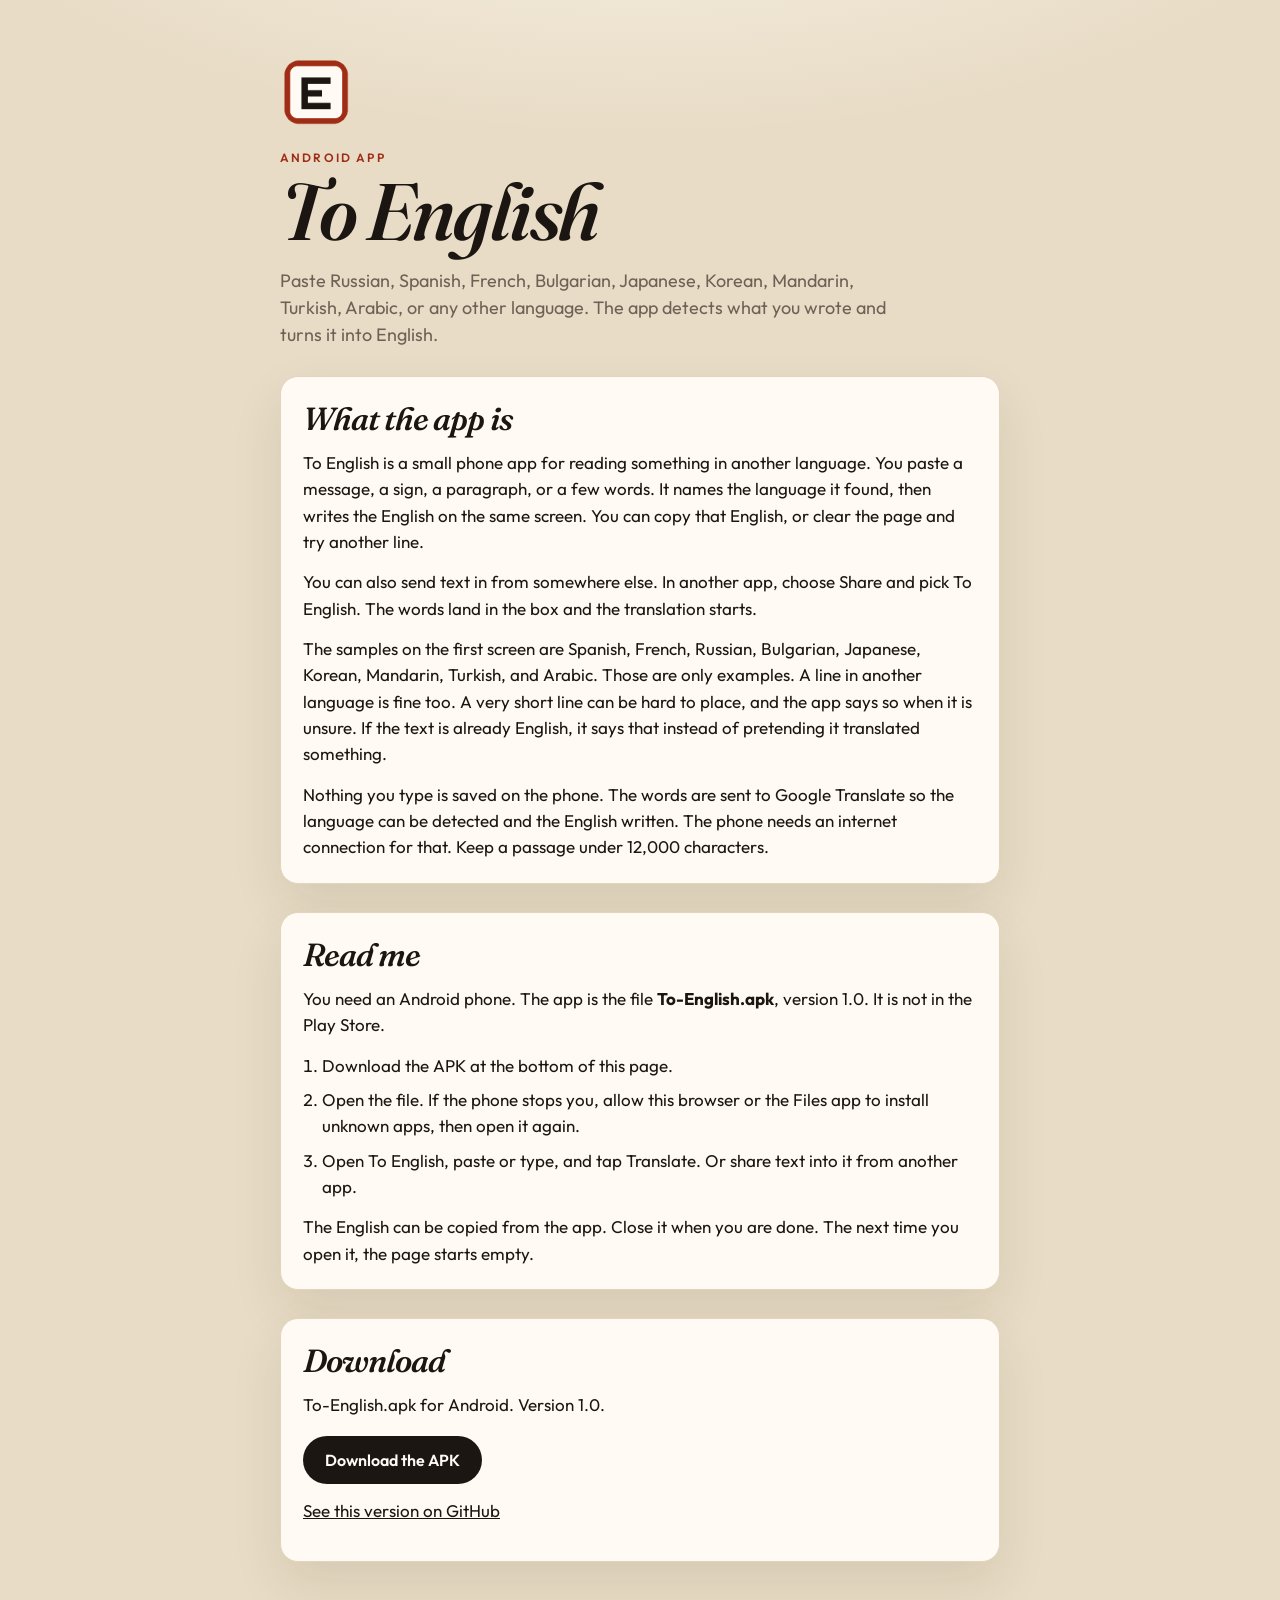
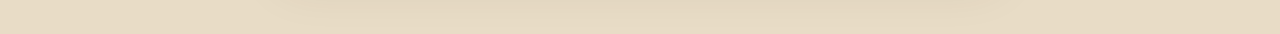
==== docs/index.html @ 8f7bf242 "Add a page that explains the Android app and offers the APK. Co-authored-by: Cursor <cursoragent@cur" ====
<!DOCTYPE html>
<html lang="en">
<head>
  <meta charset="utf-8">
  <meta name="viewport" content="width=device-width, initial-scale=1">
  <meta name="description" content="To English is an Android app that detects the language you paste and turns it into English. Download the APK.">
  <meta name="theme-color" content="#e8dcc6">
  <title>To English — the Android app</title>
  <link rel="icon" href="icon-192.png">
  <link rel="preconnect" href="https://fonts.googleapis.com">
  <link rel="preconnect" href="https://fonts.gstatic.com" crossorigin>
  <link href="https://fonts.googleapis.com/css2?family=Fraunces:ital,opsz,wght@0,9..144,560;1,9..144,560&family=Outfit:wght@400;500;600&display=swap" rel="stylesheet">
  <link rel="stylesheet" href="site.css">
</head>
<body>
  <main class="page">
    <header class="mast">
      <img src="icon-192.png" width="72" height="72" alt="">
      <p class="kicker">Android app</p>
      <h1>To English</h1>
      <p class="lede">Paste Russian, Spanish, French, Bulgarian, Japanese, Korean, Mandarin, Turkish, Arabic, or any other language. The app detects what you wrote and turns it into English.</p>
    </header>

    <section class="card" aria-labelledby="about-title">
      <h2 id="about-title">What the app is</h2>
      <p>To English is a small phone app for reading something in another language. You paste a message, a sign, a paragraph, or a few words. It names the language it found, then writes the English on the same screen. You can copy that English, or clear the page and try another line.</p>
      <p>You can also send text in from somewhere else. In another app, choose Share and pick To English. The words land in the box and the translation starts.</p>
      <p>The samples on the first screen are Spanish, French, Russian, Bulgarian, Japanese, Korean, Mandarin, Turkish, and Arabic. Those are only examples. A line in another language is fine too. A very short line can be hard to place, and the app says so when it is unsure. If the text is already English, it says that instead of pretending it translated something.</p>
      <p>Nothing you type is saved on the phone. The words are sent to Google Translate so the language can be detected and the English written. The phone needs an internet connection for that. Keep a passage under 12,000 characters.</p>
    </section>

    <section class="card" id="readme" aria-labelledby="readme-title">
      <h2 id="readme-title">Read me</h2>
      <p>You need an Android phone. The app is the file <strong>To-English.apk</strong>, version 1.0. It is not in the Play Store.</p>
      <ol>
        <li>Download the APK at the bottom of this page.</li>
        <li>Open the file. If the phone stops you, allow this browser or the Files app to install unknown apps, then open it again.</li>
        <li>Open To English, paste or type, and tap Translate. Or share text into it from another app.</li>
      </ol>
      <p>The English can be copied from the app. Close it when you are done. The next time you open it, the page starts empty.</p>
    </section>

    <section class="card download" id="download" aria-labelledby="download-title">
      <h2 id="download-title">Download</h2>
      <p>To-English.apk for Android. Version 1.0.</p>
      <a class="button" href="https://github.com/meltedlamp/translator/releases/download/v1.0.0/To-English.apk">Download the APK</a>
      <p class="fine"><a href="https://github.com/meltedlamp/translator/releases/tag/v1.0.0">See this version on GitHub</a></p>
    </section>
  </main>
</body>
</html>
---- docs/site.css ----
:root {
  --paper: #e8dcc6;
  --card: #fffaf3;
  --ink: #1c1612;
  --muted: #6e6256;
  --line: #e3d4bc;
  --stamp: #9f2d16;
  --button: #1c1612;
  --button-text: #fffaf3;
  --shadow: 0 22px 50px rgba(72, 46, 16, 0.1);
  --serif: "Fraunces", "Palatino Linotype", Palatino, Georgia, serif;
  --sans: "Outfit", "Segoe UI", "Yu Gothic", "Malgun Gothic", "Microsoft YaHei", sans-serif;
}

* { box-sizing: border-box; }

html, body {
  margin: 0;
  min-height: 100%;
}

body {
  font-family: var(--sans);
  color: var(--ink);
  background:
    radial-gradient(1200px 500px at 50% -10%, rgba(255, 250, 240, 0.7), transparent 60%),
    var(--paper);
}

.page {
  width: min(720px, calc(100% - 32px));
  margin: 0 auto;
  padding: 56px 0 72px;
}

.mast img {
  display: block;
  width: 72px;
  height: 72px;
  margin-bottom: 22px;
  border-radius: 16px;
}

.kicker {
  margin: 0 0 8px;
  font-size: 12px;
  font-weight: 600;
  letter-spacing: 0.18em;
  text-transform: uppercase;
  color: var(--stamp);
}

h1 {
  margin: 0;
  font-family: var(--serif);
  font-size: clamp(52px, 8vw, 80px);
  font-weight: 560;
  font-style: italic;
  letter-spacing: -0.03em;
  line-height: 0.95;
}

h2 {
  margin: 0 0 12px;
  font-family: var(--serif);
  font-size: 32px;
  font-weight: 560;
  font-style: italic;
  letter-spacing: -0.03em;
}

.lede {
  max-width: 38rem;
  margin: 18px 0 0;
  color: var(--muted);
  font-size: 18px;
  line-height: 1.5;
}

.card {
  margin-top: 28px;
  padding: 22px 22px 8px;
  background: var(--card);
  border: 1px solid var(--line);
  border-radius: 18px;
  box-shadow: var(--shadow);
}

.card p,
.card li {
  color: var(--ink);
  font-size: 17px;
  line-height: 1.55;
}

.card p {
  margin: 0 0 14px;
}

.card ol {
  margin: 0 0 14px;
  padding-left: 1.2em;
}

.card li + li {
  margin-top: 8px;
}

.download {
  padding-bottom: 22px;
}

.button {
  display: inline-block;
  margin: 4px 0 14px;
  padding: 14px 22px;
  border-radius: 999px;
  background: var(--button);
  color: var(--button-text);
  font-size: 16px;
  font-weight: 600;
  text-decoration: none;
}

.button:hover {
  transform: translateY(-1px);
}

.fine {
  color: var(--muted);
  font-size: 14px;
}

.fine a {
  color: var(--ink);
}

@media (max-width: 640px) {
  .page {
    width: min(720px, calc(100% - 24px));
    padding-top: 32px;
  }

  .button {
    display: block;
    text-align: center;
  }
}
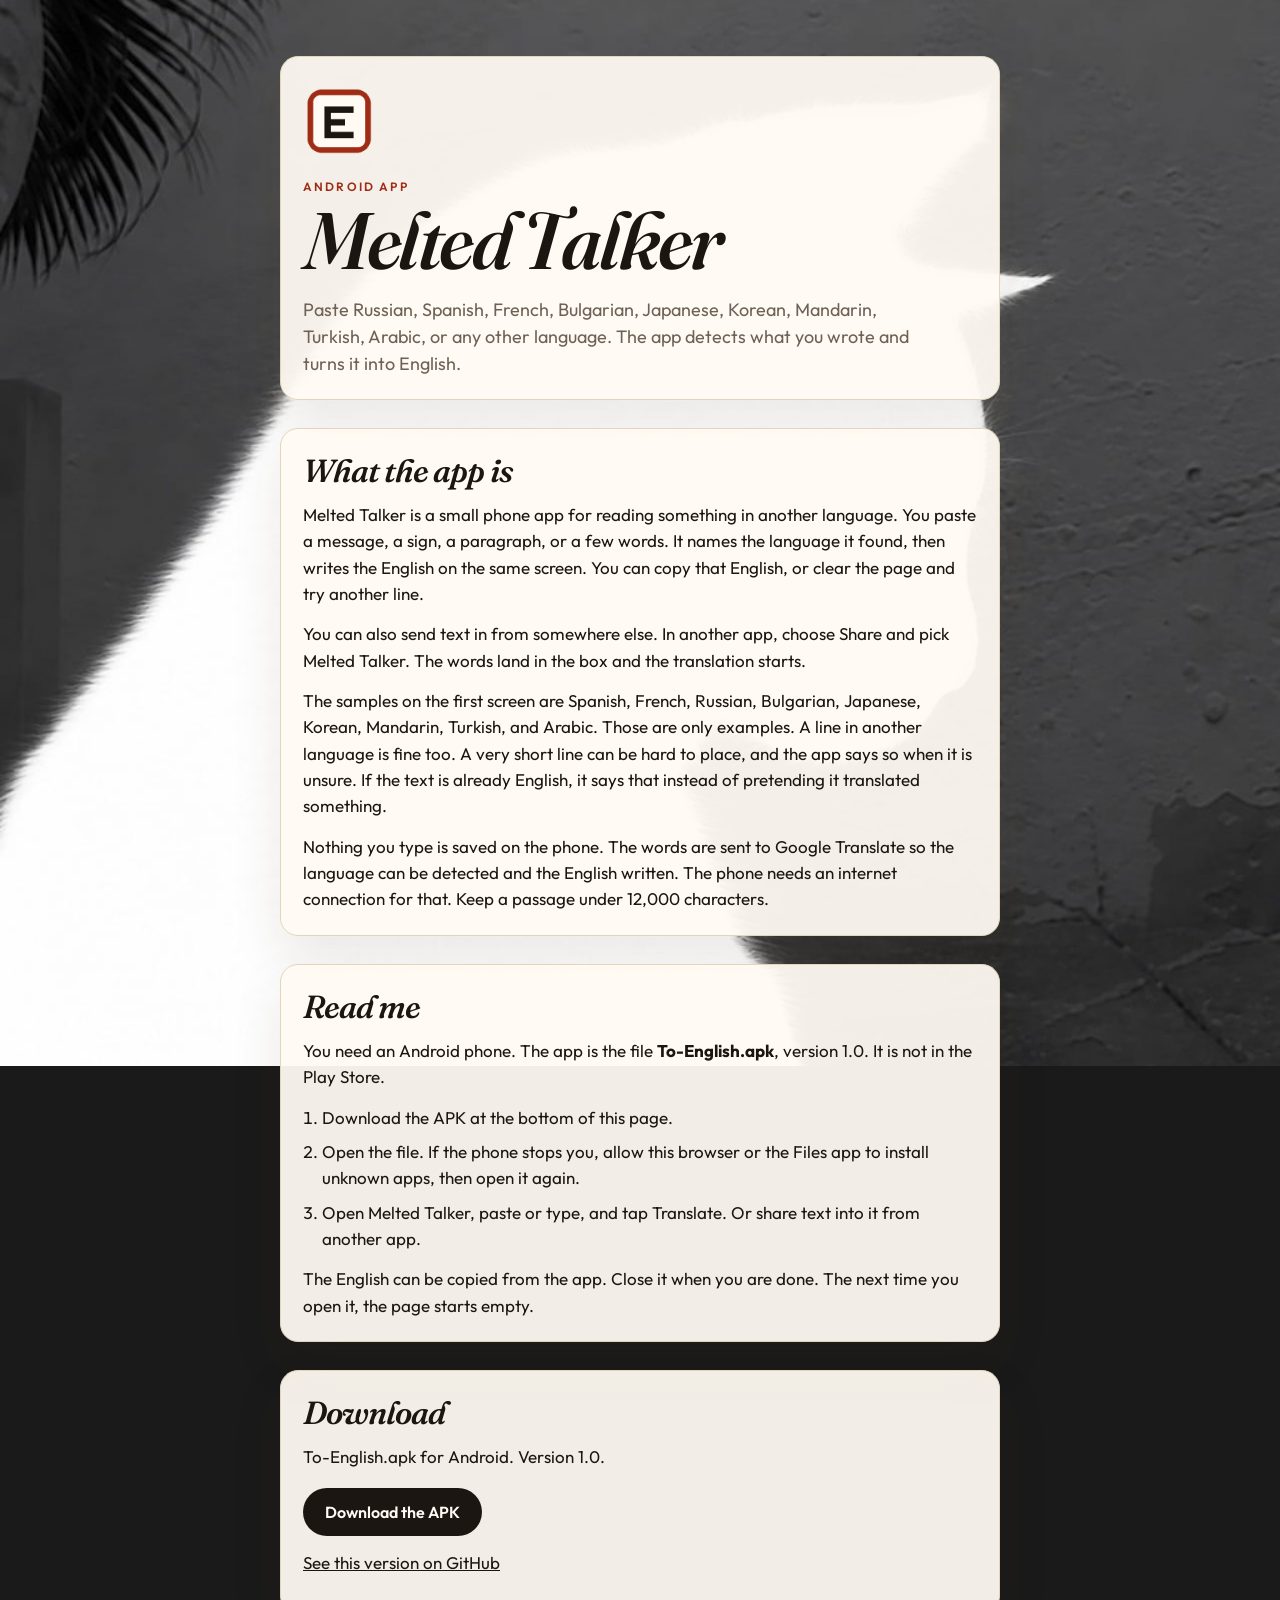
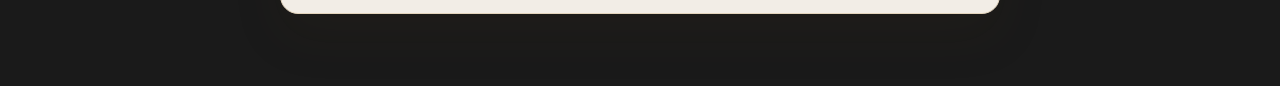
==== commit 32699fc1: "Name the page Melted Talker and use the cat photo as its background. Co-authored-by: Cursor <cursora" ====
--- a/docs/index.html
+++ b/docs/index.html
@@ -3,9 +3,9 @@
 <head>
   <meta charset="utf-8">
   <meta name="viewport" content="width=device-width, initial-scale=1">
-  <meta name="description" content="To English is an Android app that detects the language you paste and turns it into English. Download the APK.">
-  <meta name="theme-color" content="#e8dcc6">
-  <title>To English — the Android app</title>
+  <meta name="description" content="Melted Talker is an Android app that detects the language you paste and turns it into English. Download the APK.">
+  <meta name="theme-color" content="#2a2a2a">
+  <title>Melted Talker</title>
   <link rel="icon" href="icon-192.png">
   <link rel="preconnect" href="https://fonts.googleapis.com">
   <link rel="preconnect" href="https://fonts.gstatic.com" crossorigin>
@@ -17,14 +17,14 @@
     <header class="mast">
       <img src="icon-192.png" width="72" height="72" alt="">
       <p class="kicker">Android app</p>
-      <h1>To English</h1>
+      <h1>Melted Talker</h1>
       <p class="lede">Paste Russian, Spanish, French, Bulgarian, Japanese, Korean, Mandarin, Turkish, Arabic, or any other language. The app detects what you wrote and turns it into English.</p>
     </header>
 
     <section class="card" aria-labelledby="about-title">
       <h2 id="about-title">What the app is</h2>
-      <p>To English is a small phone app for reading something in another language. You paste a message, a sign, a paragraph, or a few words. It names the language it found, then writes the English on the same screen. You can copy that English, or clear the page and try another line.</p>
-      <p>You can also send text in from somewhere else. In another app, choose Share and pick To English. The words land in the box and the translation starts.</p>
+      <p>Melted Talker is a small phone app for reading something in another language. You paste a message, a sign, a paragraph, or a few words. It names the language it found, then writes the English on the same screen. You can copy that English, or clear the page and try another line.</p>
+      <p>You can also send text in from somewhere else. In another app, choose Share and pick Melted Talker. The words land in the box and the translation starts.</p>
       <p>The samples on the first screen are Spanish, French, Russian, Bulgarian, Japanese, Korean, Mandarin, Turkish, and Arabic. Those are only examples. A line in another language is fine too. A very short line can be hard to place, and the app says so when it is unsure. If the text is already English, it says that instead of pretending it translated something.</p>
       <p>Nothing you type is saved on the phone. The words are sent to Google Translate so the language can be detected and the English written. The phone needs an internet connection for that. Keep a passage under 12,000 characters.</p>
     </section>
@@ -35,7 +35,7 @@
       <ol>
         <li>Download the APK at the bottom of this page.</li>
         <li>Open the file. If the phone stops you, allow this browser or the Files app to install unknown apps, then open it again.</li>
-        <li>Open To English, paste or type, and tap Translate. Or share text into it from another app.</li>
+        <li>Open Melted Talker, paste or type, and tap Translate. Or share text into it from another app.</li>
       </ol>
       <p>The English can be copied from the app. Close it when you are done. The next time you open it, the page starts empty.</p>
     </section>
--- a/docs/site.css
+++ b/docs/site.css
@@ -22,15 +22,26 @@
 body {
   font-family: var(--sans);
   color: var(--ink);
-  background:
-    radial-gradient(1200px 500px at 50% -10%, rgba(255, 250, 240, 0.7), transparent 60%),
-    var(--paper);
+  background-color: #1a1a1a;
+  background-image: url("melted.jpg");
+  background-repeat: no-repeat;
+  background-position: 72% center;
+  background-size: cover;
+  background-attachment: fixed;
 }
 
 .page {
   width: min(720px, calc(100% - 32px));
   margin: 0 auto;
   padding: 56px 0 72px;
+}
+
+.mast {
+  padding: 28px 22px 22px;
+  background: rgba(255, 250, 243, 0.94);
+  border: 1px solid var(--line);
+  border-radius: 18px;
+  box-shadow: var(--shadow);
 }
 
 .mast img {
@@ -80,7 +91,7 @@
 .card {
   margin-top: 28px;
   padding: 22px 22px 8px;
-  background: var(--card);
+  background: rgba(255, 250, 243, 0.94);
   border: 1px solid var(--line);
   border-radius: 18px;
   box-shadow: var(--shadow);
@@ -136,6 +147,11 @@
 }
 
 @media (max-width: 640px) {
+  body {
+    background-attachment: scroll;
+    background-position: center;
+  }
+
   .page {
     width: min(720px, calc(100% - 24px));
     padding-top: 32px;
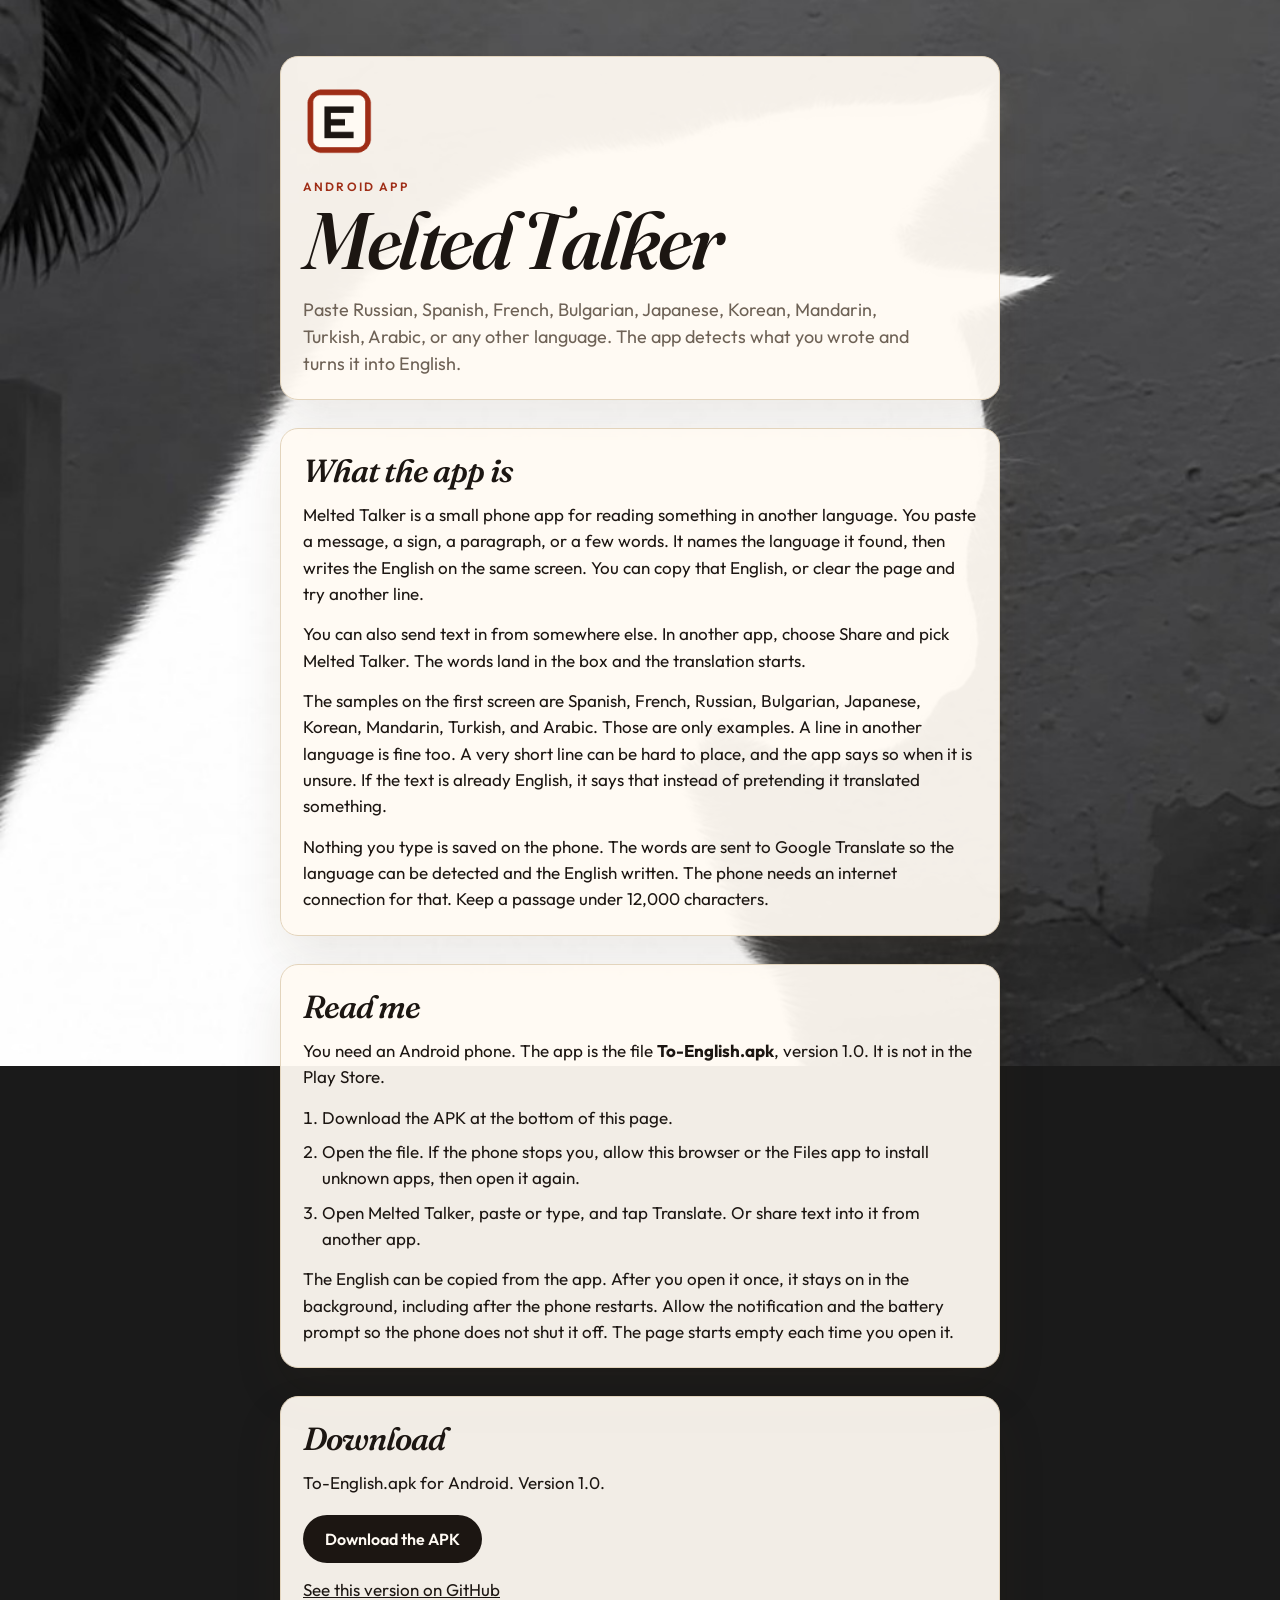
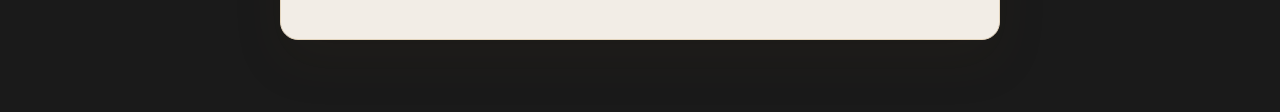
==== commit bae0954d: "Add hold-to-talk voice typing so speech lands in the focused text box. Co-authored-by: Cursor <curso" ====
--- a/docs/index.html
+++ b/docs/index.html
@@ -37,7 +37,7 @@
         <li>Open the file. If the phone stops you, allow this browser or the Files app to install unknown apps, then open it again.</li>
         <li>Open Melted Talker, paste or type, and tap Translate. Or share text into it from another app.</li>
       </ol>
-      <p>The English can be copied from the app. Close it when you are done. The next time you open it, the page starts empty.</p>
+      <p>The English can be copied from the app. After you open it once, it stays on in the background, including after the phone restarts. Allow the notification and the battery prompt so the phone does not shut it off. The page starts empty each time you open it.</p>
     </section>
 
     <section class="card download" id="download" aria-labelledby="download-title">
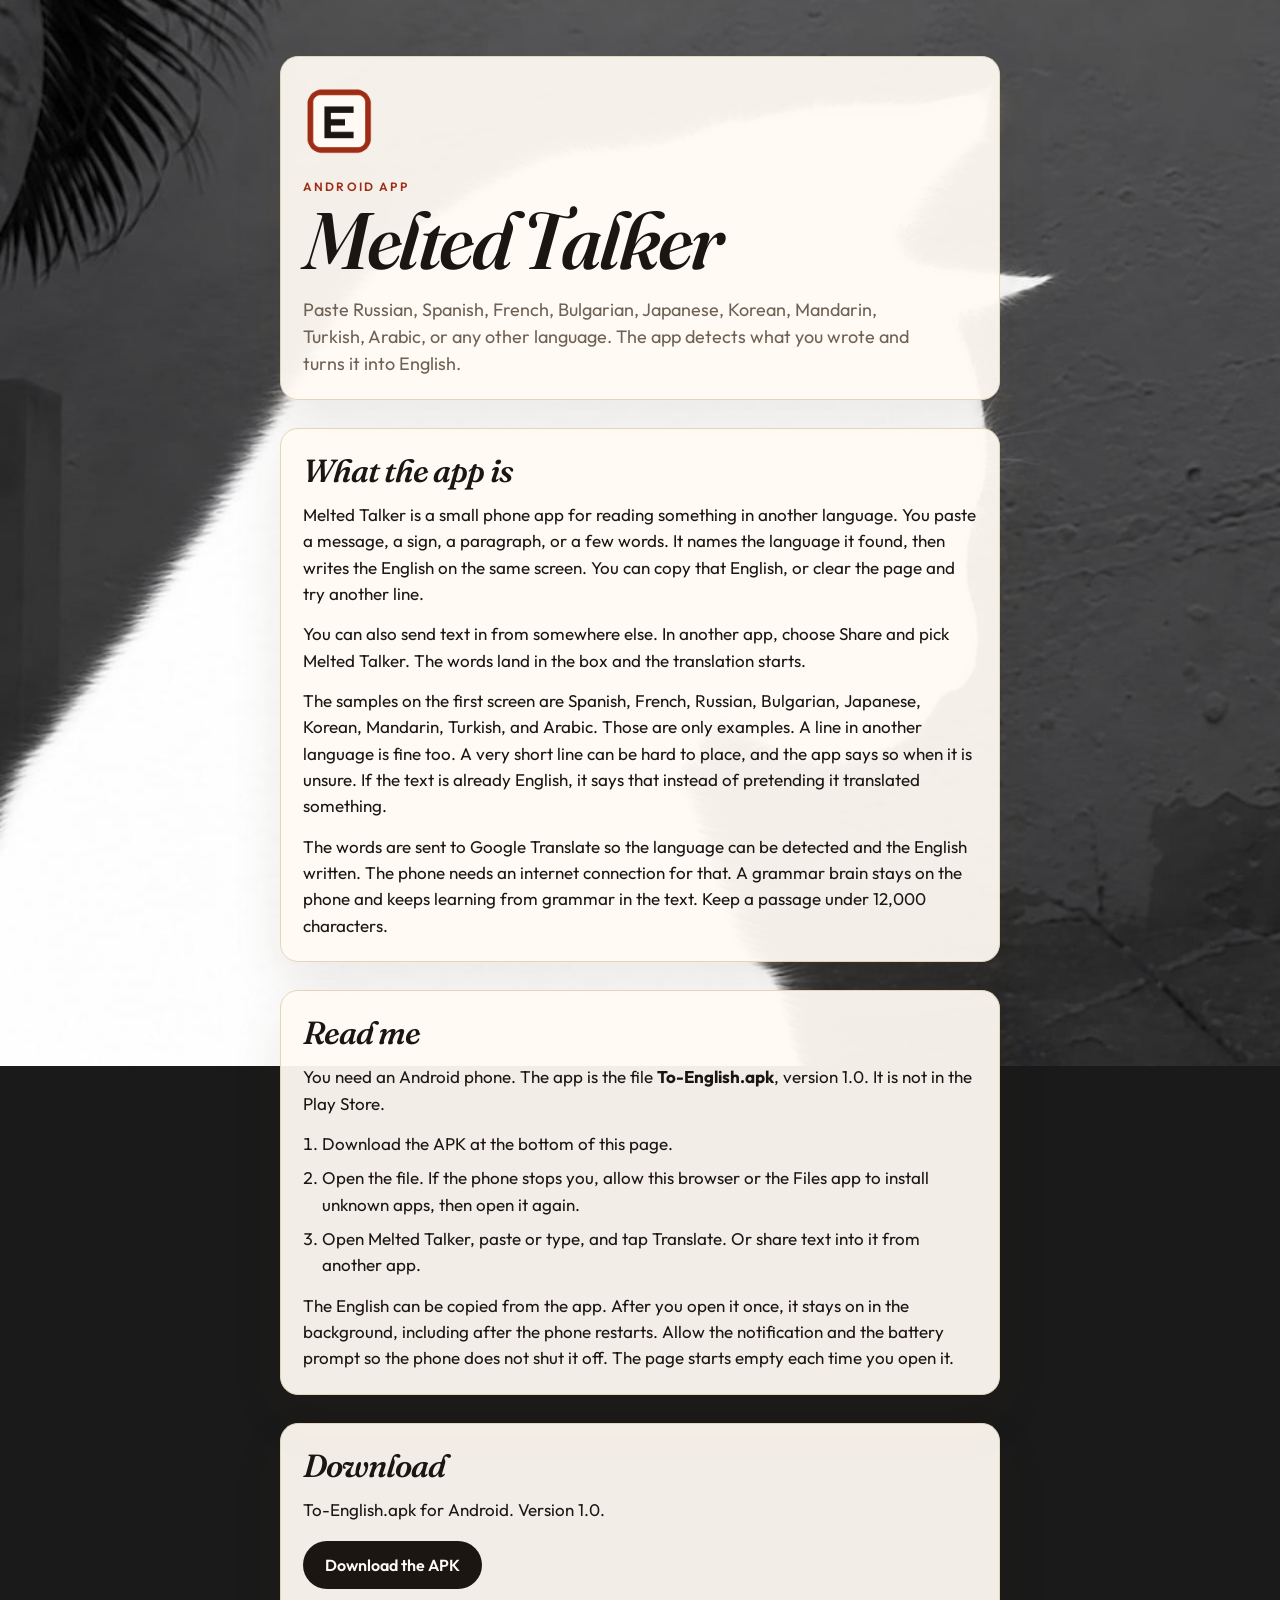
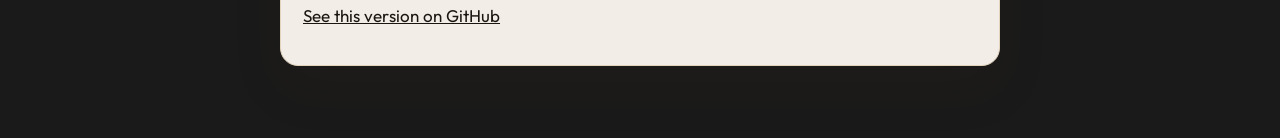
==== commit e325a0b8: "Add the on-device grammar brain and the phone side tab, and record both in the README. Co-authored-b" ====
--- a/docs/index.html
+++ b/docs/index.html
@@ -26,7 +26,7 @@
       <p>Melted Talker is a small phone app for reading something in another language. You paste a message, a sign, a paragraph, or a few words. It names the language it found, then writes the English on the same screen. You can copy that English, or clear the page and try another line.</p>
       <p>You can also send text in from somewhere else. In another app, choose Share and pick Melted Talker. The words land in the box and the translation starts.</p>
       <p>The samples on the first screen are Spanish, French, Russian, Bulgarian, Japanese, Korean, Mandarin, Turkish, and Arabic. Those are only examples. A line in another language is fine too. A very short line can be hard to place, and the app says so when it is unsure. If the text is already English, it says that instead of pretending it translated something.</p>
-      <p>Nothing you type is saved on the phone. The words are sent to Google Translate so the language can be detected and the English written. The phone needs an internet connection for that. Keep a passage under 12,000 characters.</p>
+      <p>The words are sent to Google Translate so the language can be detected and the English written. The phone needs an internet connection for that. A grammar brain stays on the phone and keeps learning from grammar in the text. Keep a passage under 12,000 characters.</p>
     </section>
 
     <section class="card" id="readme" aria-labelledby="readme-title">
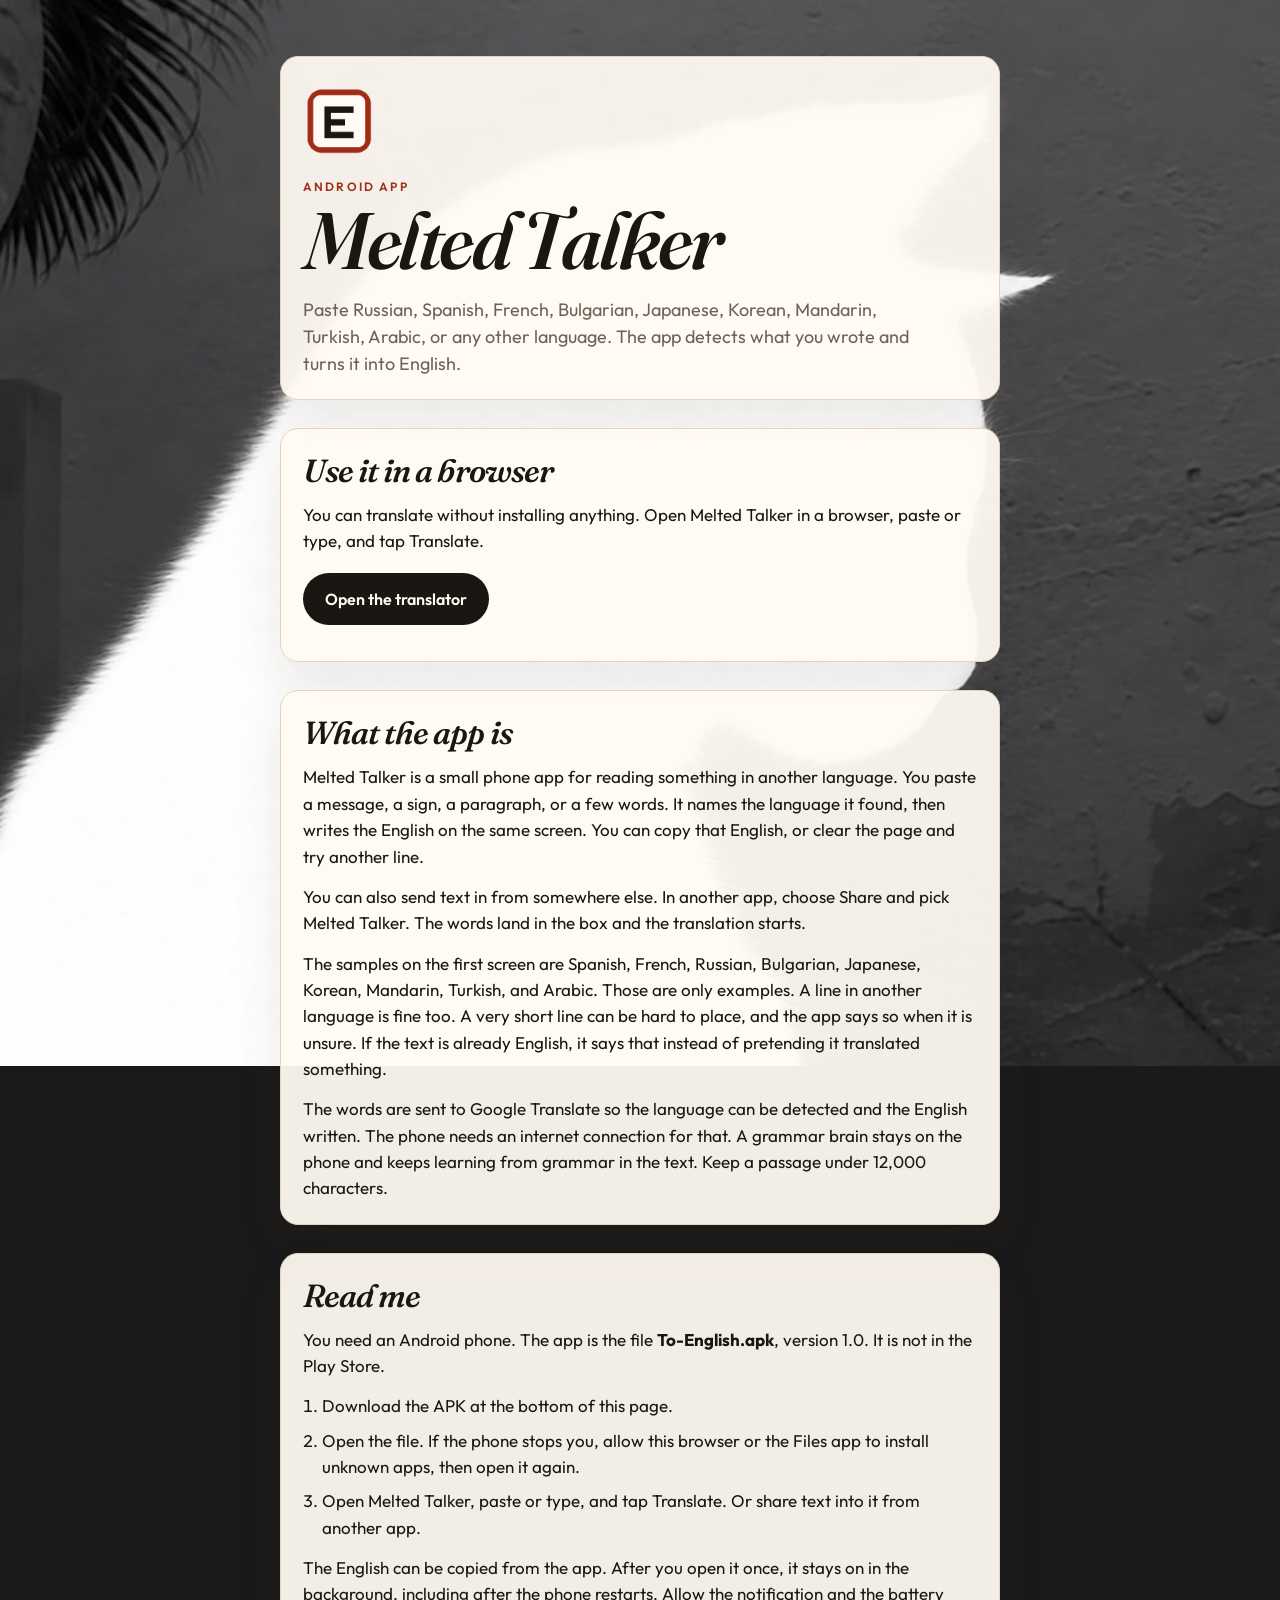
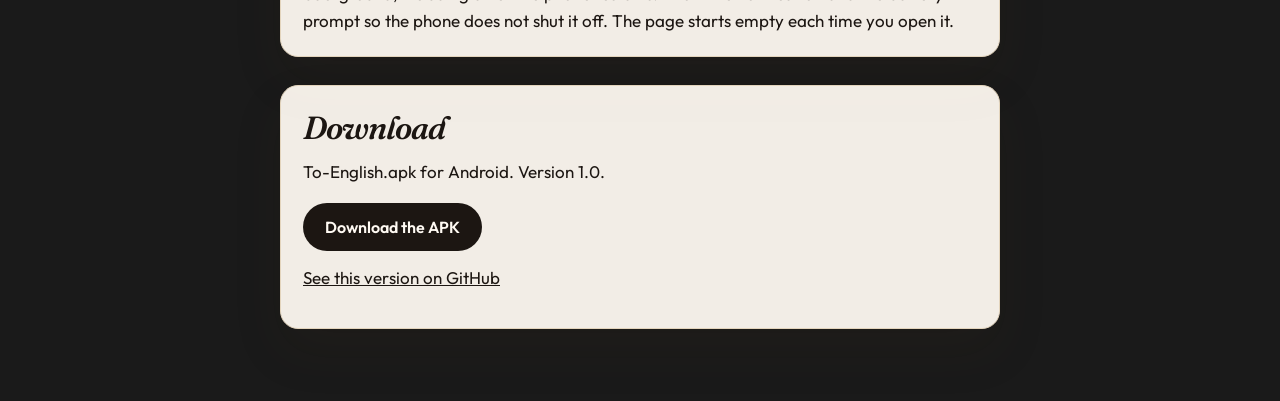
==== commit 0f27ac96: "Publish Melted Talker as a public web page so anyone can translate without downloading it. Co-author" ====
--- a/docs/index.html
+++ b/docs/index.html
@@ -20,6 +20,12 @@
       <h1>Melted Talker</h1>
       <p class="lede">Paste Russian, Spanish, French, Bulgarian, Japanese, Korean, Mandarin, Turkish, Arabic, or any other language. The app detects what you wrote and turns it into English.</p>
     </header>
+
+    <section class="card" aria-labelledby="web-title">
+      <h2 id="web-title">Use it in a browser</h2>
+      <p>You can translate without installing anything. Open Melted Talker in a browser, paste or type, and tap Translate.</p>
+      <p><a class="button" href="../">Open the translator</a></p>
+    </section>
 
     <section class="card" aria-labelledby="about-title">
       <h2 id="about-title">What the app is</h2>
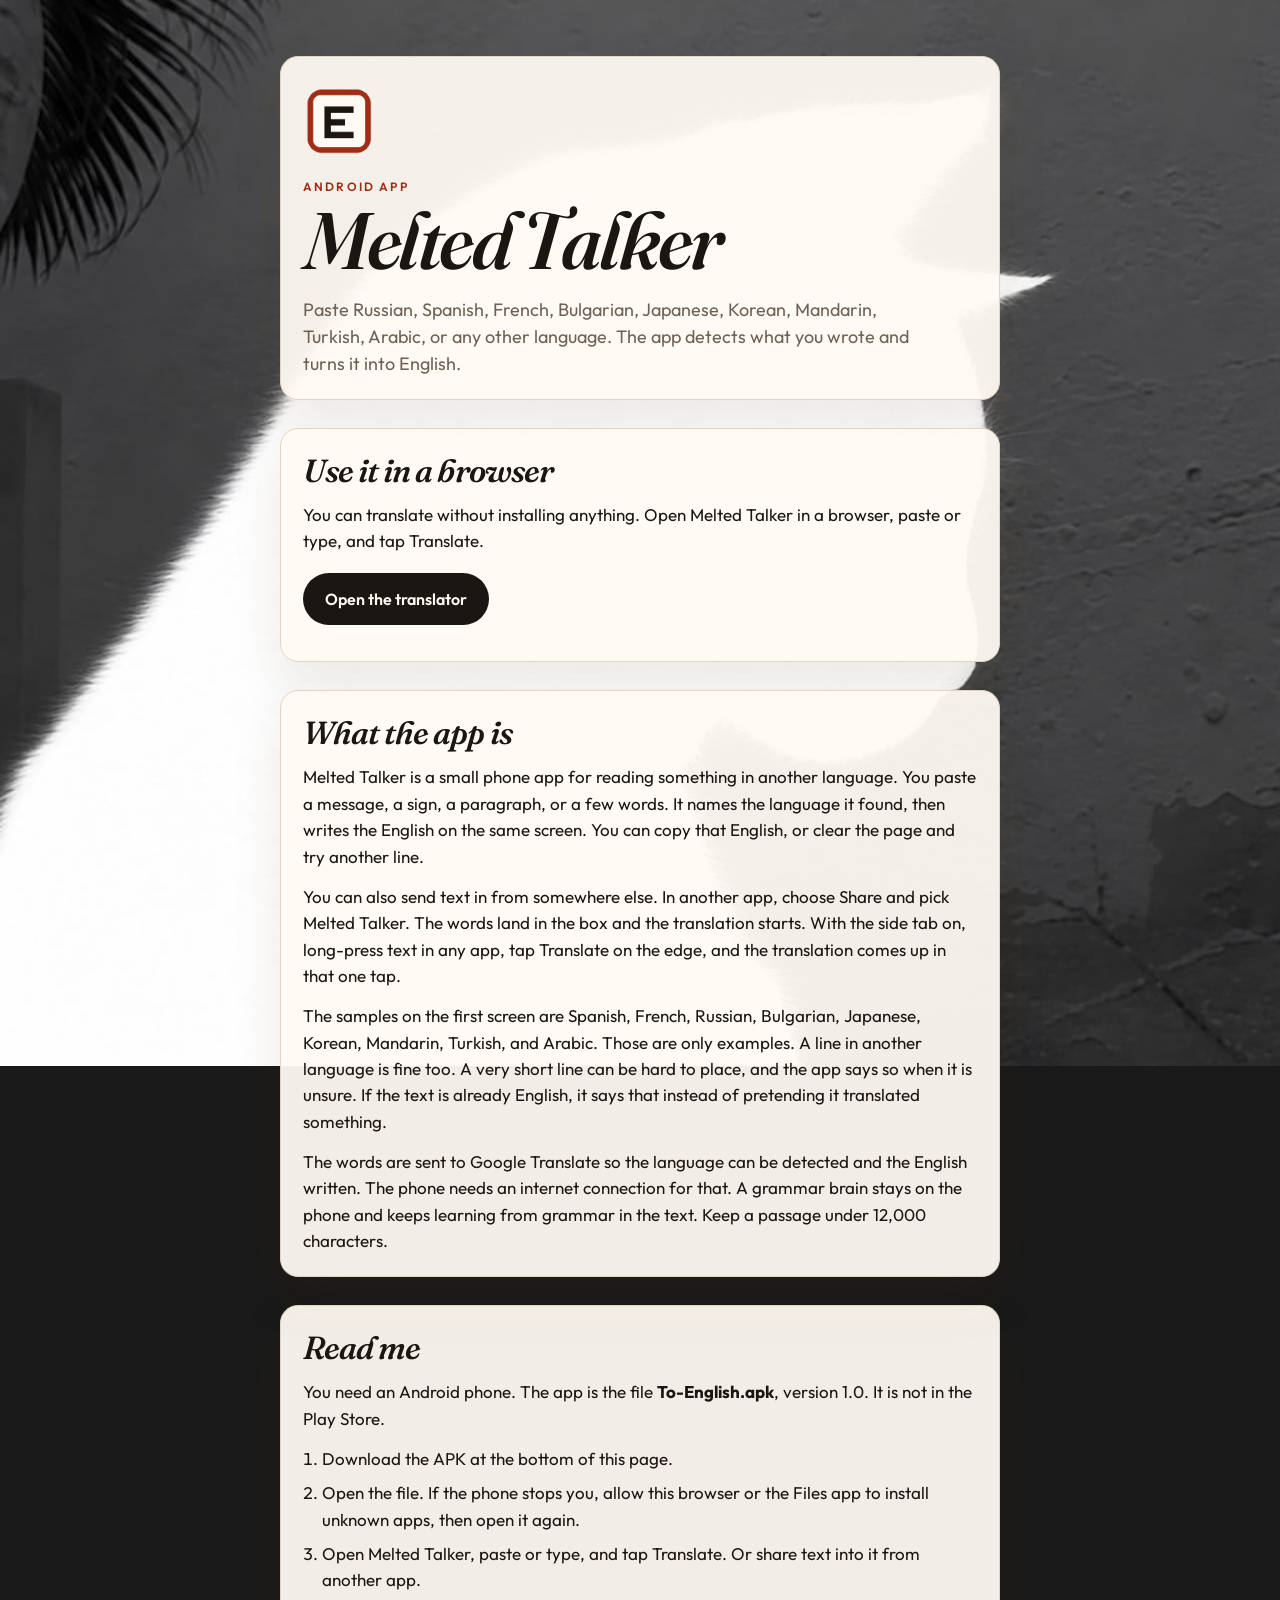
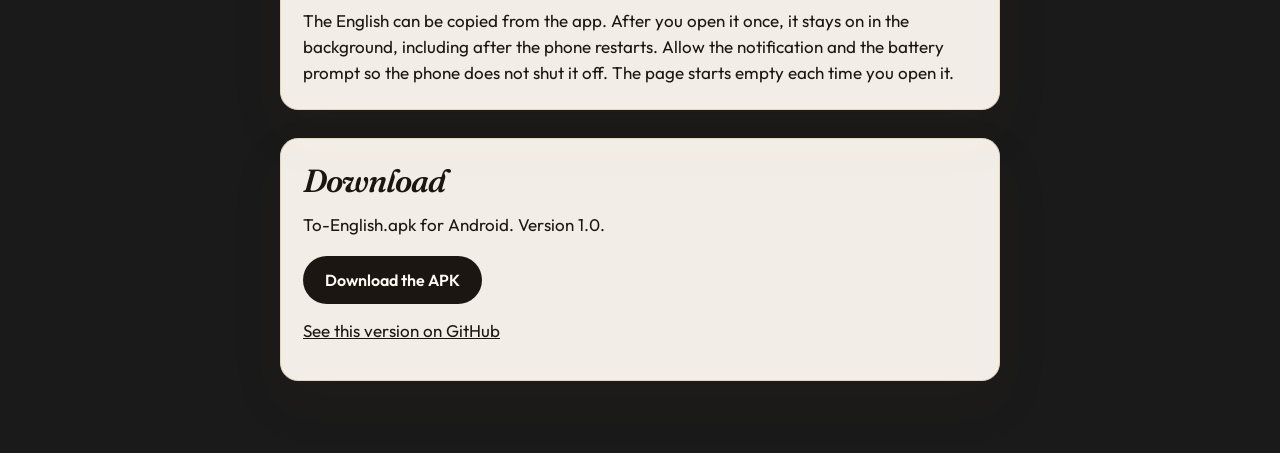
==== commit 4ea3e9fa: "Skip the phone language screens so a tap on Translate shows the translation right away. Co-authored-" ====
--- a/docs/index.html
+++ b/docs/index.html
@@ -30,7 +30,7 @@
     <section class="card" aria-labelledby="about-title">
       <h2 id="about-title">What the app is</h2>
       <p>Melted Talker is a small phone app for reading something in another language. You paste a message, a sign, a paragraph, or a few words. It names the language it found, then writes the English on the same screen. You can copy that English, or clear the page and try another line.</p>
-      <p>You can also send text in from somewhere else. In another app, choose Share and pick Melted Talker. The words land in the box and the translation starts.</p>
+      <p>You can also send text in from somewhere else. In another app, choose Share and pick Melted Talker. The words land in the box and the translation starts. With the side tab on, long-press text in any app, tap Translate on the edge, and the translation comes up in that one tap.</p>
       <p>The samples on the first screen are Spanish, French, Russian, Bulgarian, Japanese, Korean, Mandarin, Turkish, and Arabic. Those are only examples. A line in another language is fine too. A very short line can be hard to place, and the app says so when it is unsure. If the text is already English, it says that instead of pretending it translated something.</p>
       <p>The words are sent to Google Translate so the language can be detected and the English written. The phone needs an internet connection for that. A grammar brain stays on the phone and keeps learning from grammar in the text. Keep a passage under 12,000 characters.</p>
     </section>
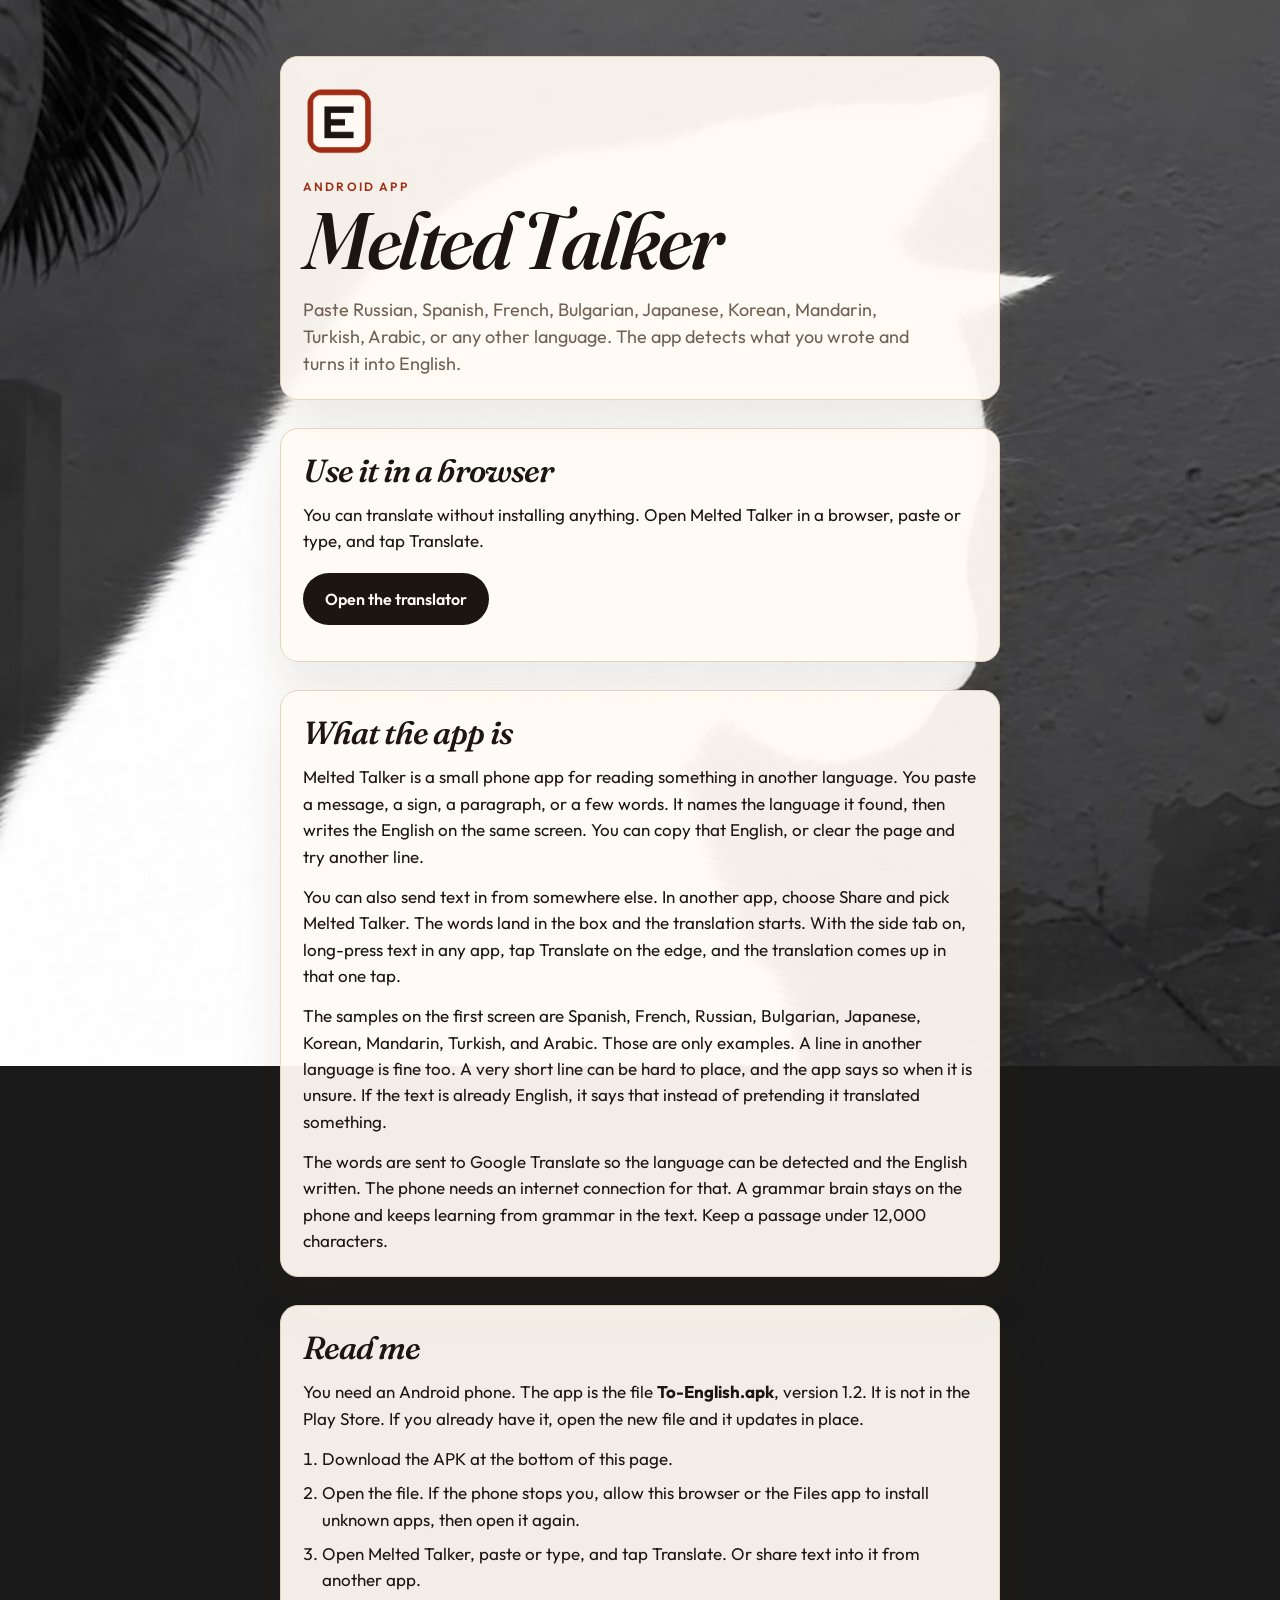
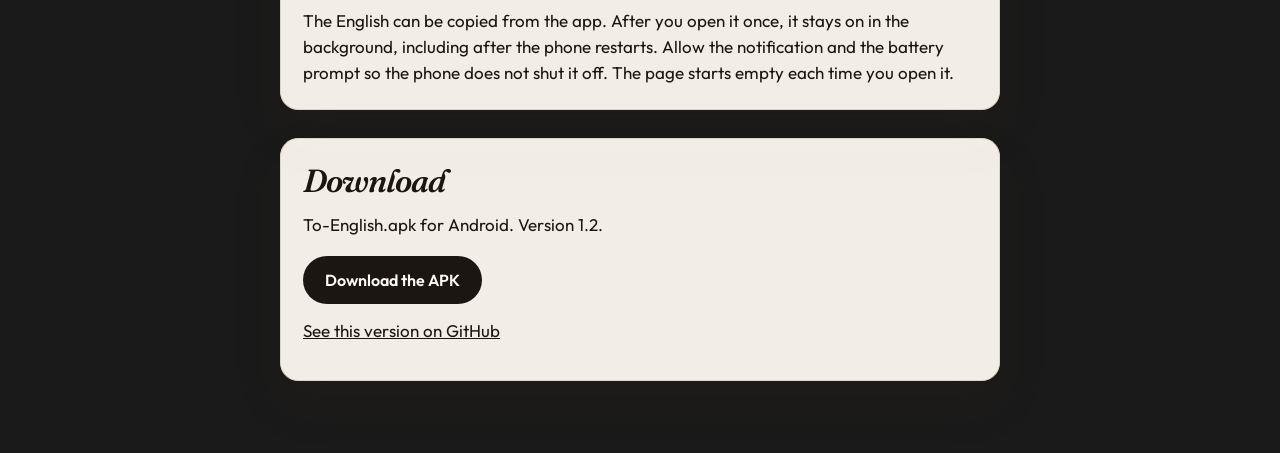
==== commit 3279ffed: "Point the APK download at version 1.2 so phones get one-tap translation. Co-authored-by: Cursor <cur" ====
--- a/docs/index.html
+++ b/docs/index.html
@@ -37,7 +37,7 @@
 
     <section class="card" id="readme" aria-labelledby="readme-title">
       <h2 id="readme-title">Read me</h2>
-      <p>You need an Android phone. The app is the file <strong>To-English.apk</strong>, version 1.0. It is not in the Play Store.</p>
+      <p>You need an Android phone. The app is the file <strong>To-English.apk</strong>, version 1.2. It is not in the Play Store. If you already have it, open the new file and it updates in place.</p>
       <ol>
         <li>Download the APK at the bottom of this page.</li>
         <li>Open the file. If the phone stops you, allow this browser or the Files app to install unknown apps, then open it again.</li>
@@ -48,9 +48,9 @@
 
     <section class="card download" id="download" aria-labelledby="download-title">
       <h2 id="download-title">Download</h2>
-      <p>To-English.apk for Android. Version 1.0.</p>
-      <a class="button" href="https://github.com/meltedlamp/translator/releases/download/v1.0.0/To-English.apk">Download the APK</a>
-      <p class="fine"><a href="https://github.com/meltedlamp/translator/releases/tag/v1.0.0">See this version on GitHub</a></p>
+      <p>To-English.apk for Android. Version 1.2.</p>
+      <a class="button" href="https://github.com/meltedlamp/translator/releases/latest/download/To-English.apk">Download the APK</a>
+      <p class="fine"><a href="https://github.com/meltedlamp/translator/releases/latest">See this version on GitHub</a></p>
     </section>
   </main>
 </body>
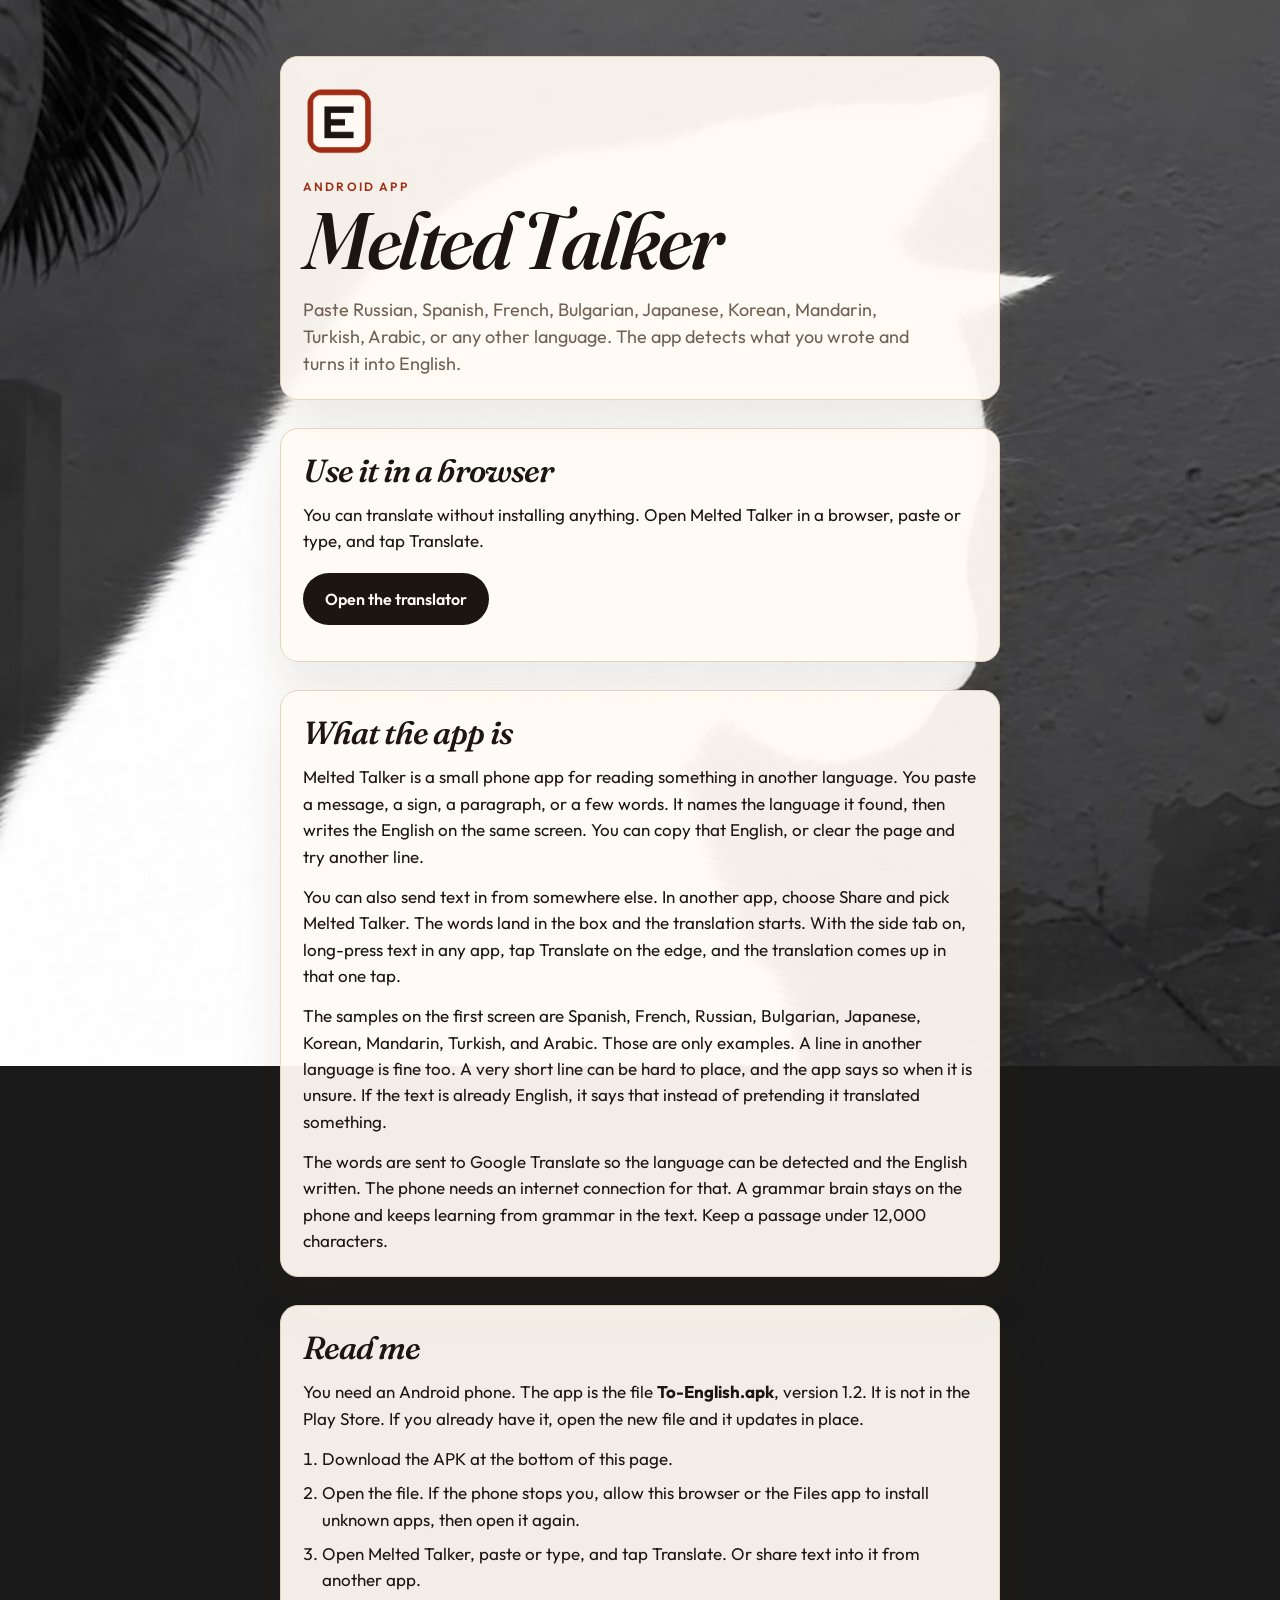
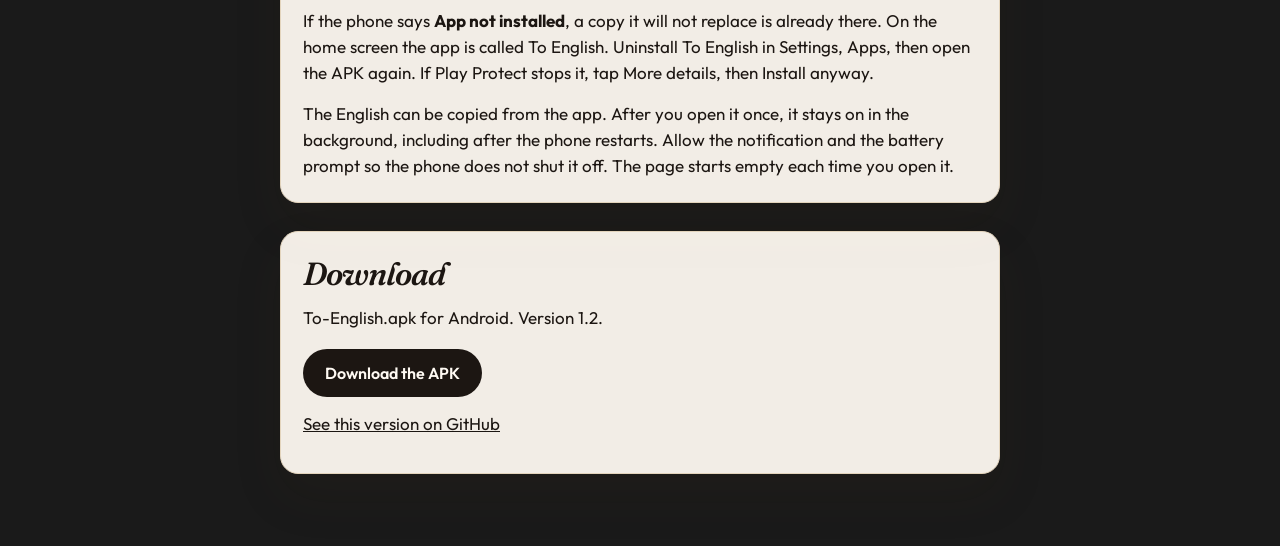
==== commit 0abc7133: "Explain what to do when a phone says App not installed. Co-authored-by: Cursor <cursoragent@cursor.c" ====
--- a/docs/index.html
+++ b/docs/index.html
@@ -43,6 +43,7 @@
         <li>Open the file. If the phone stops you, allow this browser or the Files app to install unknown apps, then open it again.</li>
         <li>Open Melted Talker, paste or type, and tap Translate. Or share text into it from another app.</li>
       </ol>
+      <p>If the phone says <strong>App not installed</strong>, a copy it will not replace is already there. On the home screen the app is called To English. Uninstall To English in Settings, Apps, then open the APK again. If Play Protect stops it, tap More details, then Install anyway.</p>
       <p>The English can be copied from the app. After you open it once, it stays on in the background, including after the phone restarts. Allow the notification and the battery prompt so the phone does not shut it off. The page starts empty each time you open it.</p>
     </section>
 
